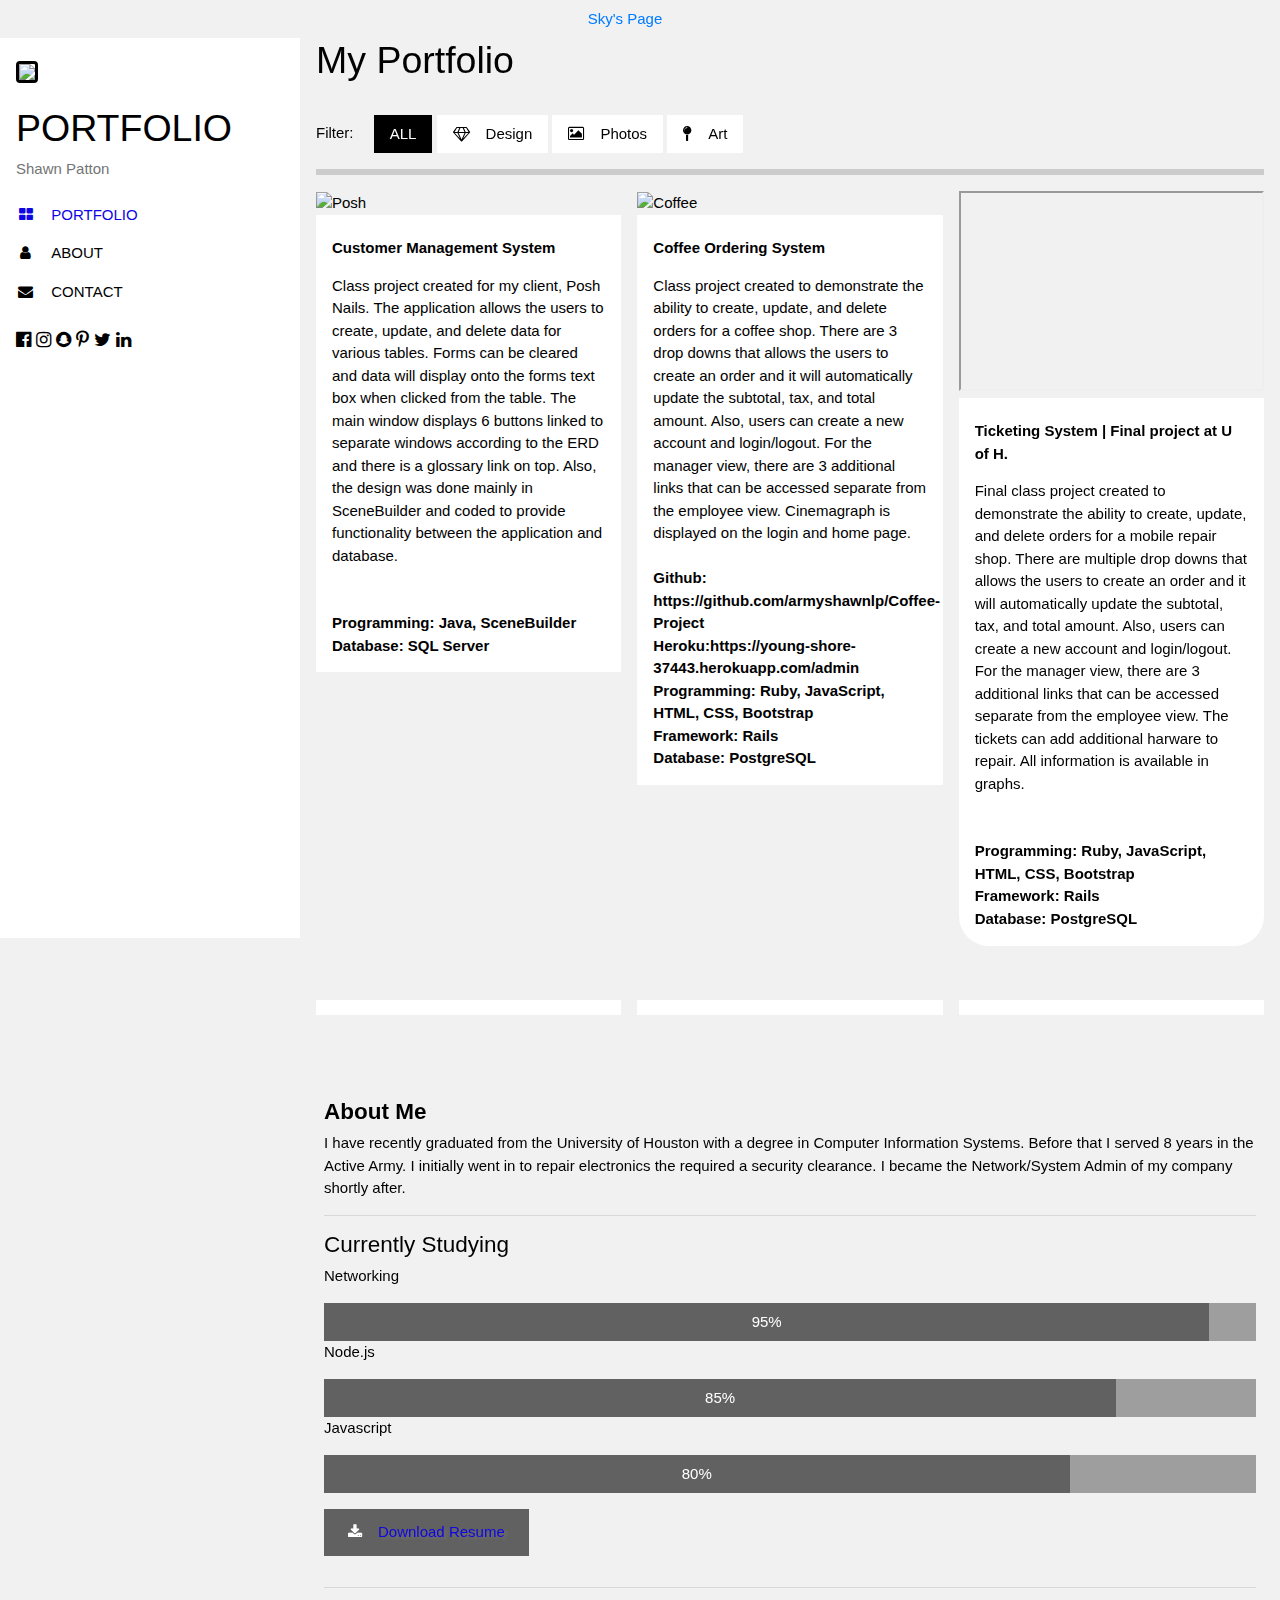
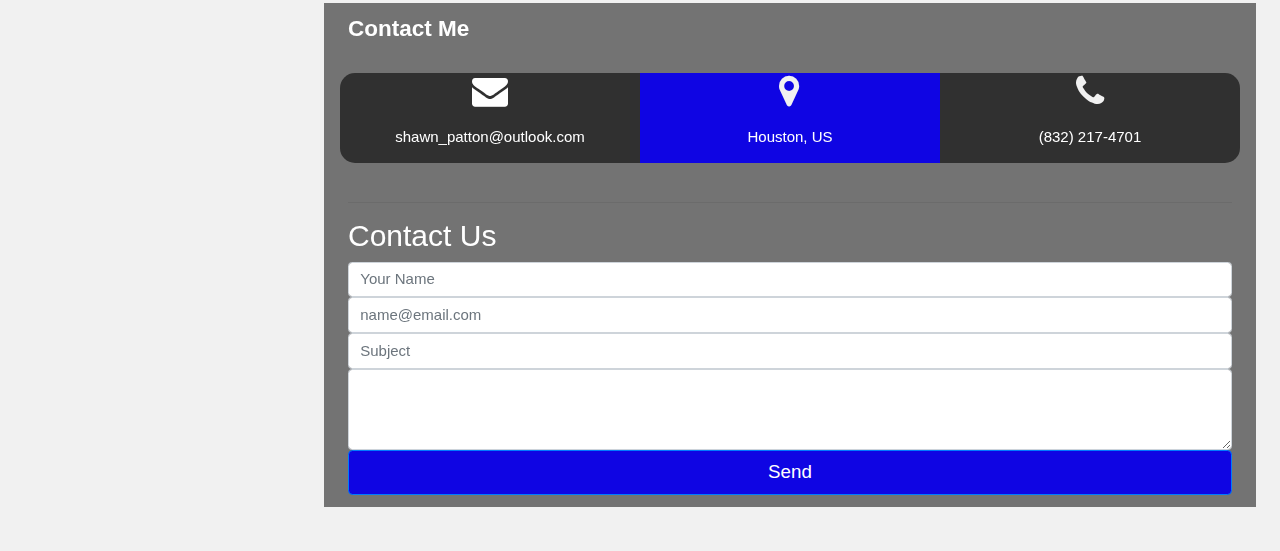
==== public/index.html @ 75355812 "Initial commit" ====
<!doctype html>
<html lang="en">
<head>
  <meta charset="utf-8">
  <meta name="viewport" content="width=device-width, initial-scale=1, shrink-to-fit=no">
  <meta name="theme-color" content="#000000">
  <!--
    manifest.json provides metadata used when your web app is added to the
    homescreen on Android. See https://developers.google.com/web/fundamentals/engage-and-retain/web-app-manifest/
  -->
  <link rel="manifest" href="%PUBLIC_URL%/manifest.json">
  <link rel="shortcut icon" href="%PUBLIC_URL%/favicon.ico">
  <!--
    Notice the use of %PUBLIC_URL% in the tags above.
    It will be replaced with the URL of the `public` folder during the build.
    Only files inside the `public` folder can be referenced from the HTML.

    Unlike "/favicon.ico" or "favicon.ico", "%PUBLIC_URL%/favicon.ico" will
    work correctly both with client-side routing and a non-root public URL.
    Learn how to configure a non-root public URL by running `npm run build`.
  -->
  <title>React App</title>
  
</head>
<body>
  <!--<div id="root"></div>-->

<!DOCTYPE html>
<html>
<title>Shawn Patton</title>
<meta charset="UTF-8">
<meta name="viewport" content="width=device-width, initial-scale=1">
<link rel="shortcut icon" type="image/x-icon" href="https://i.imgur.com/HqgOM5F.png" />
<link rel="stylesheet" href="https://www.w3schools.com/w3css/4/w3.css">
<link rel="stylesheet" href="https://fonts.googleapis.com/css?family=Raleway">
<link rel="stylesheet" href="https://cdnjs.cloudflare.com/ajax/libs/font-awesome/4.7.0/css/font-awesome.min.css">
<link rel="stylesheet" href="https://maxcdn.bootstrapcdn.com/bootstrap/4.0.0/css/bootstrap.min.css" integrity="sha384-Gn5384xqQ1aoWXA+058RXPxPg6fy4IWvTNh0E263XmFcJlSAwiGgFAW/dAiS6JXm" crossorigin="anonymous">
<link rel="stylesheet" href="css/shawn.css">

<!-- top menu -->
<ul class="nav justify-content-center">
  <li class="nav-item">
    <a class="nav-link active" href="https://www.skylarpatton.com">Sky's Page</a>
  </li>
 
  <li class="nav-item">
    <a class="nav-link" href="#!"></a>
  </li>
</ul>



<body class="w3-light-grey w3-content" style="max-width:1600px">

<!-- Sidebar/menu -->
<nav class="w3-sidebar w3-collapse w3-white w3-animate-left" style="z-index:3;width:300px;" id="mySidebar"><br>
  <div class="w3-container">
    <a href="#" onclick="w3_close()" class="w3-hide-large w3-right w3-jumbo w3-padding w3-hover-grey" title="close menu">
      <i class="fa fa-remove"></i>
    </a>
    <img src="https://i.imgur.com/pOM67gX.png?1" style="width:65%;border-style: solid;" class="w3-round"><br><br>
    
    	
<h1 class="title">PORTFOLIO</h1>
    <p class="w3-text-grey">Shawn Patton</p>
  </div>
  <div class="w3-bar-block">
    <a href="#portfolio" onclick="w3_close()" class="w3-bar-item w3-button w3-padding" style="color:#0F05E3;"><i class="fa fa-th-large fa-fw w3-margin-right"></i>PORTFOLIO</a> 
    <a href="#about" onclick="w3_close()" class="w3-bar-item w3-button w3-padding"><i class="fa fa-user fa-fw w3-margin-right"></i>ABOUT</a> 
    <a href="#contact" onclick="w3_close()" class="w3-bar-item w3-button w3-padding"><i class="fa fa-envelope fa-fw w3-margin-right"></i>CONTACT</a>
  </div>
  <div class="w3-panel w3-large">
    <i class="fa fa-facebook-official w3-hover-opacity"></i>
    <i class="fa fa-instagram w3-hover-opacity"></i>
    <i class="fa fa-snapchat w3-hover-opacity"></i>
    <i class="fa fa-pinterest-p w3-hover-opacity"></i>
    <i class="fa fa-twitter w3-hover-opacity"></i>
    <i class="fa fa-linkedin w3-hover-opacity"></i>
  </div>
</nav>

<!-- Overlay effect when opening sidebar on small screens -->
<div class="w3-overlay w3-hide-large w3-animate-opacity" onclick="w3_close()" style="cursor:pointer" title="close side menu" id="myOverlay"></div>

<!-- !PAGE CONTENT! -->
<div class="w3-main" style="margin-left:300px">

  <!-- Header -->
  
<svg xmlns="http://www.w3.org/2000/svg" version="1.1" style="display: block; height: 0; width: 0;">
    <defs>
        <filter id="goo">
            <feGaussianBlur in="SourceGraphic" stdDeviation="10" result="blur"></feGaussianBlur>
            <feColorMatrix in="blur" mode="matrix" values="1 0 0 0 0  0 1 0 0 0  0 0 1 0 0  0 0 0 18 -7" result="goo"></feColorMatrix>
            <feBlend in="SourceGraphic" in2="goo"></feBlend>
        </filter>
    </defs>
</svg>
  
  <header id="portfolio">
    <a href="#"><img src="" style="width:65px;" class="w3-circle w3-right w3-margin w3-hide-large w3-hover-opacity"></a>
    <span class="w3-button w3-hide-large w3-xxlarge w3-hover-text-grey" onclick="w3_open()"><i class="fa fa-bars"></i></span>
    <div class="w3-container">
  
    	
<h1 class="title">My Portfolio</h1>
    <div class="w3-section w3-bottombar w3-padding-16">
      <span class="w3-margin-right">Filter:</span> 
      <button class="w3-button w3-black">ALL</button>
      <button class="w3-button w3-white"><i class="fa fa-diamond w3-margin-right"></i>Design</button>
      <button class="w3-button w3-white w3-hide-small"><i class="fa fa-photo w3-margin-right"></i>Photos</button>
      <button class="w3-button w3-white w3-hide-small"><i class="fa fa-map-pin w3-margin-right"></i>Art</button>
    </div>
    </div>
  </header>
  
  <!-- First Photo Grid-->
  <div class="w3-row-padding">
    <div class="w3-third w3-container w3-margin-bottom" style="height: 770px">
        
        
        
      <img src="https://robert-william-tea.firebaseapp.com/assets/nails.JPG" alt="Posh" style="width:100%; height:200px" class="w3-hover-opacity">
      
      <div class="w3-container w3-white">
          <br>
        <p><b>Customer Management System</b></p>
        <p>Class project created for my client, Posh Nails. The application allows the users to create, update, and delete data for various tables. Forms can be cleared and data will display onto the forms text box when clicked from the table. The main window displays 6 buttons linked to separate windows according to the ERD and there is a glossary link on top. Also, the design was done mainly in SceneBuilder and coded to provide functionality between the application and database.
<b><br>
<br>
<br>
Programming: Java, SceneBuilder
<br>
Database: SQL Server
<br/></b></p>
      </div>
    </div>
    <div class="w3-third w3-container w3-margin-bottom" style="height: 770px">
      <img src="https://robert-william-tea.firebaseapp.com/assets/coffee.JPG" alt="Coffee" style="width:100%; height:200px" class="w3-hover-opaityc">
      
      <div class="w3-container w3-white">
          <br>
        <p><b>Coffee Ordering System</b></p>
        <p>Class project created to demonstrate the ability to create, update, and delete orders for a coffee shop. There are 3 drop downs that allows the users to create an order and it will automatically update the subtotal, tax, and total amount. Also, users can create a new account and login/logout. For the manager view, there are 3 additional links that can be accessed separate from the employee view. Cinemagraph is displayed on the login and home page.
<b><br>
<br>
Github: https://github.com/armyshawnlp/Coffee-Project
<br>
Heroku:https://young-shore-37443.herokuapp.com/admin
<br>
Programming: Ruby, JavaScript, HTML, CSS, Bootstrap
<br>
Framework: Rails
<br/></b><b>
Database: PostgreSQL
</b></p>
      </div>
    </div>
    <div class="w3-third w3-container w3-margin-bottom" style="height: 770px">
    
  <iframe class="embed-responsive-item w3-hover-opaityc" src="https://www.youtube.com/embed/bneypmK6l-M" allowfullscreen style="width:100%; height:200px"></iframe>

      <div class="w3-container w3-white" style="border-radius: 0px 0px 30px 30px;margin-top: 0px;">
          <br>
        <p><b>Ticketing System | Final project at U of H. </b></p>
        
        <p>Final class project created to demonstrate the ability to create, update, and delete orders for a mobile repair shop. There are multiple drop downs that allows the users to create an order and it will automatically update the subtotal, tax, and total amount. Also, users can create a new account and login/logout. For the manager view, there are 3 additional links that can be accessed separate from the employee view. The tickets can add additional harware to repair. All information is available in graphs.
<b><br>
<br>
<br>
Programming: Ruby, JavaScript, HTML, CSS, Bootstrap
<br>
Framework: Rails
<br/></b><b>
Database: PostgreSQL
</b></p>        
        
      </div>
    </div>
  </div>

  <!-- Second Photo Grid-->
  <div class="w3-row-padding">
    <div class="w3-third w3-container w3-margin-bottom">
      <img src="" alt="" style="width:100%" class="w3-hover-opacity">
      <div class="w3-container w3-white">
        <p><b></b></p>
        <p></p>
      </div>
    </div>
    <div class="w3-third w3-container w3-margin-bottom">
      <img src="" alt="" style="width:100%" class="w3-hover-opacity">
      <div class="w3-container w3-white">
        <p><b></b></p>
        <p></p>
      </div>
    </div>
    <div class="w3-third w3-container">
      <img src="" alt="" style="width:100%" class="w3-hover-opacity">
      <div class="w3-container w3-white">
        <p><b></b></p>
        <p></p>
      </div>
    </div>
  </div>

  <!-- Pagination
  <div class="w3-center w3-padding-32">
    <div class="w3-bar">
      <a href="#" class="w3-bar-item w3-button w3-hover-black">Â«</a>
      <a href="#" class="w3-bar-item w3-black w3-button">1</a>
      <a href="#" class="w3-bar-item w3-button w3-hover-black">2</a>
      <a href="#" class="w3-bar-item w3-button w3-hover-black">3</a>
      <a href="#" class="w3-bar-item w3-button w3-hover-black">4</a>
      <a href="#" class="w3-bar-item w3-button w3-hover-black">Â»</a>
    </div>
  </div>
 -->
  <!-- Images of Me -->

  <div class="w3-row-padding w3-padding-16" id="about">
    <div class="w3-col m6">
      <img src="" alt="" style="width:100%">
    </div>
    <div class="w3-col m6">
      <img src="https://i.imgur.com/egEhGac.jpg" alt="" style="width:50%">
    </div>
  </div>

  <div class="w3-container w3-padding-large" style="margin-bottom:32px">
    <h4><b>About Me</b></h4>
    <p>I have recently graduated from the University of Houston with a degree in Computer Information Systems. Before that I served 8 years in the Active Army. I initially went in to repair electronics the required a security clearance. I became the Network/System Admin of my company shortly after. </p>
    <hr>
    
    <h4>Currently Studying</h4>
    <!-- Progress bars / Skills -->
    <p>Networking</p>
    <div class="w3-grey">
      <div class="w3-container w3-dark-grey w3-padding w3-center" style="width:95%">95%</div>
    </div>
    <p>Node.js</p>
    <div class="w3-grey">
      <div class="w3-container w3-dark-grey w3-padding w3-center" style="width:85%">85%</div>
    </div>
    <p>Javascript</p>
    <div class="w3-grey">
      <div class="w3-container w3-dark-grey w3-padding w3-center" style="width:80%">80%</div>
    </div>
    <p>
      <button class="w3-button w3-dark-grey w3-padding-large w3-margin-top w3-margin-bottom">
        <i class="fa fa-download w3-margin-right"></i><a href="shawn patton.docx" download="Shawn Patton Resume" style="color:#0F05E3;text-shadow: 3px 2px 3px #737373">Download Resume</a>
      </button>
      
    </p>
    <hr>
   <!--
    <h4>How much I charge</h4>
    Pricing Tables 
    <div class="w3-row-padding" style="margin:0 -16px">
      <div class="w3-third w3-margin-bottom">
        <ul class="w3-ul w3-border w3-white w3-center w3-opacity w3-hover-opacity-off">
          <li class="w3-black w3-xlarge w3-padding-32">Basic</li>
          <li class="w3-padding-16">Web Design</li>
          <li class="w3-padding-16">Photography</li>
          <li class="w3-padding-16">1GB Storage</li>
          <li class="w3-padding-16">Mail Support</li>
          <li class="w3-padding-16">
            <h2>$ 10</h2>
            <span class="w3-opacity">per month</span>
          </li>
          <li class="w3-light-grey w3-padding-24">
            <button class="w3-button w3-teal w3-padding-large w3-hover-black">Sign Up</button>
          </li>
        </ul>
      </div>
      
      <div class="w3-third w3-margin-bottom">
        <ul class="w3-ul w3-border w3-white w3-center w3-opacity w3-hover-opacity-off">
          <li class="w3-teal w3-xlarge w3-padding-32">Pro</li>
          <li class="w3-padding-16">Web Design</li>
          <li class="w3-padding-16">Photography</li>
          <li class="w3-padding-16">50GB Storage</li>
          <li class="w3-padding-16">Endless Support</li>
          <li class="w3-padding-16">
            <h2>$ 25</h2>
            <span class="w3-opacity">per month</span>
          </li>
          <li class="w3-light-grey w3-padding-24">
            <button class="w3-button w3-teal w3-padding-large w3-hover-black">Sign Up</button>
          </li>
        </ul>
      </div>
      
      <div class="w3-third">
        <ul class="w3-ul w3-border w3-white w3-center w3-opacity w3-hover-opacity-off">
          <li class="w3-black w3-xlarge w3-padding-32">Premium</li>
          <li class="w3-padding-16">Web Design</li>
          <li class="w3-padding-16">Photography</li>
          <li class="w3-padding-16">Unlimited Storage</li>
          <li class="w3-padding-16">Endless Support</li>
          <li class="w3-padding-16">
            <h2>$ 25</h2>
            <span class="w3-opacity">per month</span>
          </li>
          <li class="w3-light-grey w3-padding-24">
            <button class="w3-button w3-teal w3-padding-large w3-hover-black">Sign Up</button>
          </li>
        </ul>
      </div>
    </div>
  </div>
  -->
  <!-- Contact Section -->
  <div class="w3-container w3-padding-large" style="background-color:#737373">
    <h4 id="contact" style="color:white"><b>Contact Me</b></h4>
    <div class="w3-row-padding w3-center w3-padding-24" style="margin:0 -16px">
      <div class="w3-third" style="background-color:#303030;border-radius: 15px 0px 0px 15px;">
        <p><i class="fa fa-envelope w3-xxlarge" style="color:white"></i></p>
        <p style="color:white">shawn_patton@outlook.com</p>
      </div>
      <div class="w3-third" style="background:#0F05E3;border-radius: 0px;">
        <p><i class="fa fa-map-marker w3-xxlarge w3-text-light-grey"></i></p>
        <p style="color:white">Houston, US</p>
      </div>
      <div class="w3-third" style="background-color:#303030;border-radius: 0px 15px 15px 0px;">
        <p><i class="fa fa-phone w3-xxlarge w3-text-light-grey"></i></p>
        <p style="color:white">(832) 217-4701</p>
      </div>
    </div>
    
       <hr class="w3-opacity">
      <form class="form-contact" action="contactform.php" method="POST">
        <h2 class="form-contact-heading" style="color:white">Contact Us</h2>
        <label for="txt" class="sr-only">Name</label>
        	<input type="name" name="name" id="inputName" class="form-control" placeholder="Your Name" required>
        <label for="txt" class="sr-only">E-Mail</label>
        	<input type="email" name="mail" id="inputEmail" class="form-control" placeholder="name@email.com" required>
        	  <label for="txt" class="sr-only">Subject</label>
        	<input type="txt" name="subject" class="form-control" placeholder="Subject" required>
              <label for="inputMessage" class="sr-only">Message</label>
    		<textarea class="form-control" id="inputMessage" rows="3"></textarea>
        <button class="btn btn-lg btn-primary btn-block" type="submit" style="background-color:#0F05E3;">Send</button>
      </form>
      </div>
    
    
    
    
  <!--   
    
    <hr class="w3-opacity">
    <form action="form_to_email.php" target="_blank">
      <div class="w3-section">
        <label>Name</label>
        <input class="w3-input w3-border" type="text" name="name" required>
      </div>
      <div class="w3-section">
        <label>Email</label>
        <input class="w3-input w3-border" type="text" name="email" required>
      </div>
      <div class="w3-section">
        <label>Message</label>
        <input class="w3-input w3-border" type="text" name="message" required>
      </div>
      <button type="submit" class="w3-button w3-black w3-margin-bottom"><i class="fa fa-paper-plane w3-margin-right"></i>Send Message</button>
    </form>
  </div>
  -->
  <!-- Footer 
  <footer class="w3-container w3-padding-32 w3-dark-grey">
  <div class="w3-row-padding">
    <div class="w3-third">
      <h3>FOOTER</h3>
      <p>Praesent tincidunt sed tellus ut rutrum. Sed vitae justo condimentum, porta lectus vitae, ultricies congue gravida diam non fringilla.</p>
      <p>Powered by <a href="https://www.w3schools.com/w3css/default.asp" target="_blank">w3.css</a></p>
    </div>
  
    <div class="w3-third">
      <h3>BLOG POSTS</h3>
      <ul class="w3-ul w3-hoverable">
        <li class="w3-padding-16">
          <img src="" class="w3-left w3-margin-right" style="width:50px">
          <span class="w3-large">Lorem</span><br>
          <span>Sed mattis nunc</span>
        </li>
        <li class="w3-padding-16">
          <img src="" class="w3-left w3-margin-right" style="width:50px">
          <span class="w3-large">Ipsum</span><br>
          <span>Praes tinci sed</span>
        </li> 
      </ul>
    </div>

    <div class="w3-third">
      <h3>POPULAR TAGS</h3>
      <p>
        <span class="w3-tag w3-black w3-margin-bottom">Travel</span> <span class="w3-tag w3-grey w3-small w3-margin-bottom">New York</span> <span class="w3-tag w3-grey w3-small w3-margin-bottom">London</span>
        <span class="w3-tag w3-grey w3-small w3-margin-bottom">IKEA</span> <span class="w3-tag w3-grey w3-small w3-margin-bottom">NORWAY</span> <span class="w3-tag w3-grey w3-small w3-margin-bottom">DIY</span>
        <span class="w3-tag w3-grey w3-small w3-margin-bottom">Ideas</span> <span class="w3-tag w3-grey w3-small w3-margin-bottom">Baby</span> <span class="w3-tag w3-grey w3-small w3-margin-bottom">Family</span>
        <span class="w3-tag w3-grey w3-small w3-margin-bottom">News</span> <span class="w3-tag w3-grey w3-small w3-margin-bottom">Clothing</span> <span class="w3-tag w3-grey w3-small w3-margin-bottom">Shopping</span>
        <span class="w3-tag w3-grey w3-small w3-margin-bottom">Sports</span> <span class="w3-tag w3-grey w3-small w3-margin-bottom">Games</span>
      </p>
    </div>

  </div>
  </footer>
  
  <div class="w3-black w3-center w3-padding-24">Powered by <a href="https://www.w3schools.com/w3css/default.asp" title="W3.CSS" target="_blank" class="w3-hover-opacity">w3.css</a></div>
-->
<!-- End page content -->
</div>
</div>
<script>
// Script to open and close sidebar
function w3_open() {
    document.getElementById("mySidebar").style.display = "block";
    document.getElementById("myOverlay").style.display = "block";
}
 
function w3_close() {
    document.getElementById("mySidebar").style.display = "none";
    document.getElementById("myOverlay").style.display = "none";
}
</script>
</body>
</html>
  <!--
    This HTML file is a template.
    If you open it directly in the browser, you will see an empty page.

    You can add webfonts, meta tags, or analytics to this file.
    The build step will place the bundled scripts into the <body> tag.

    To begin the development, run `npm start` or `yarn start`.
    To create a production bundle, use `npm run build` or `yarn build`.
  -->
</body>
</html>
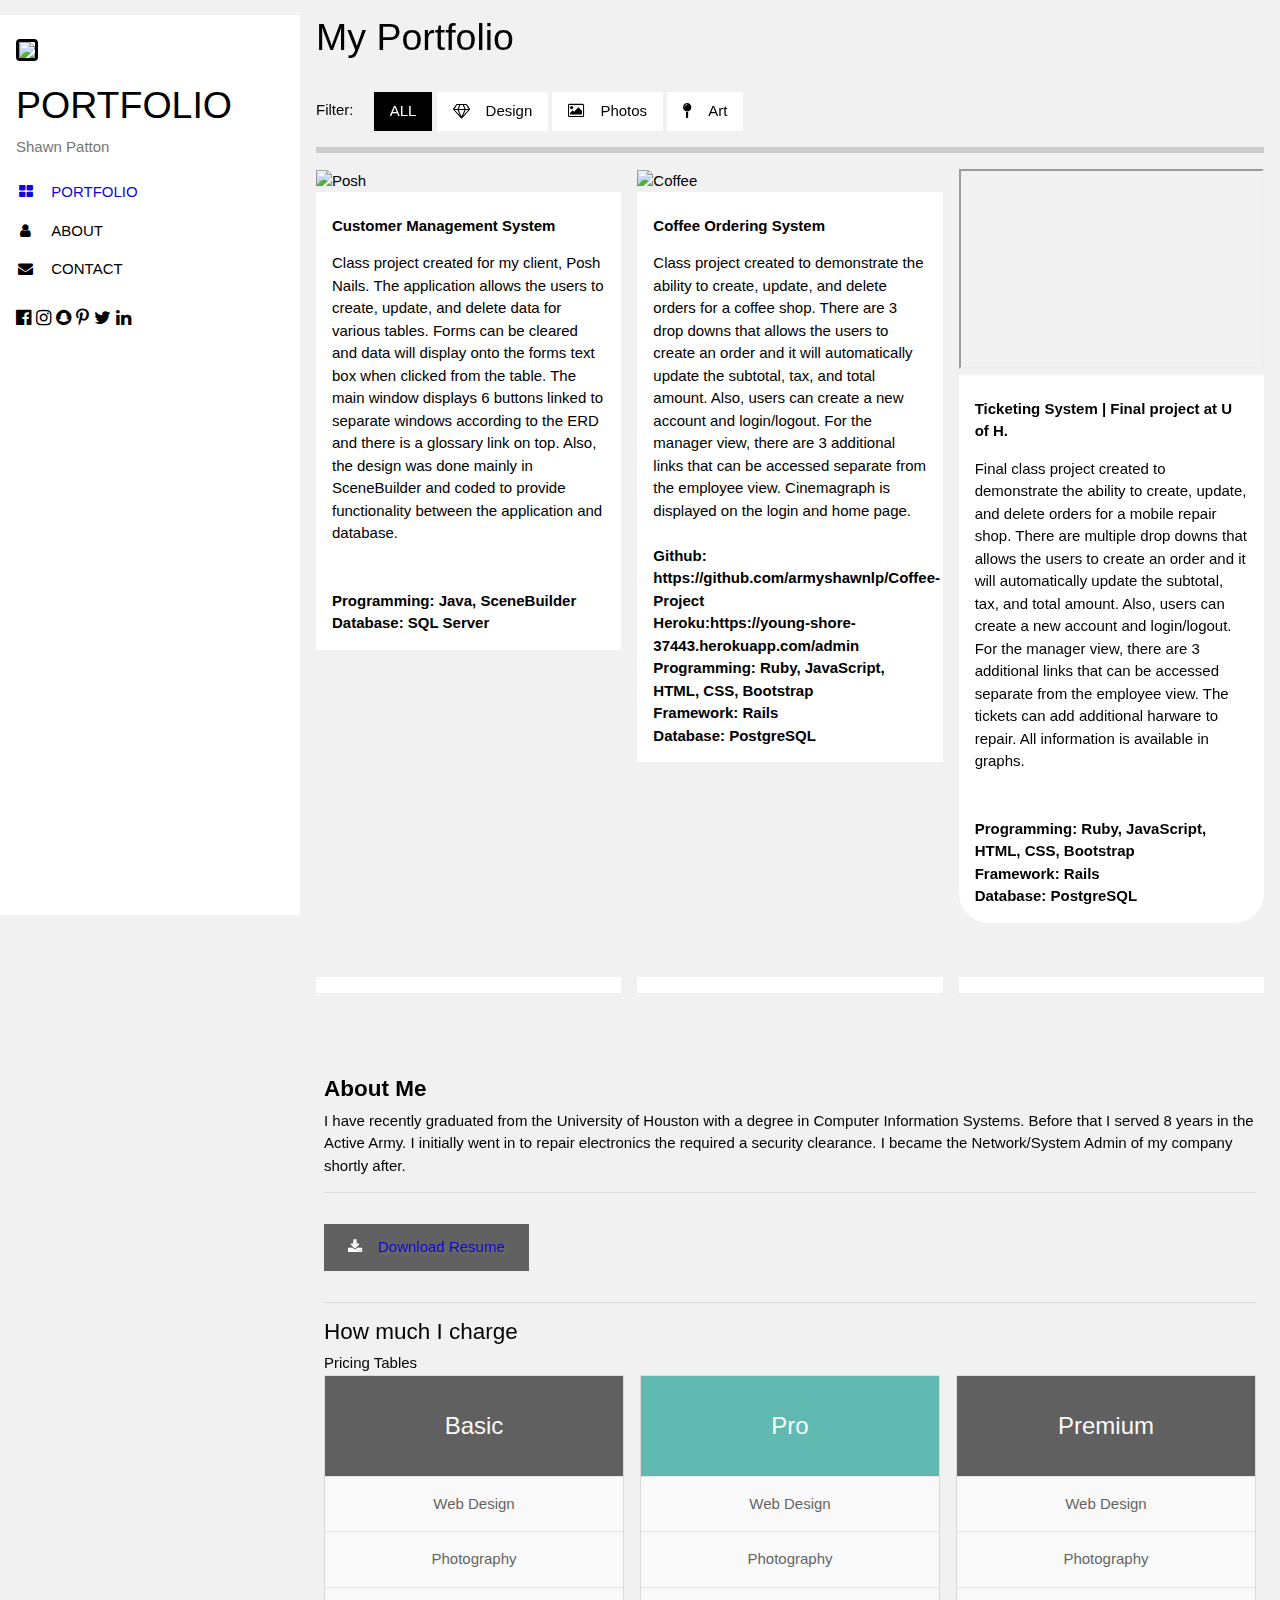
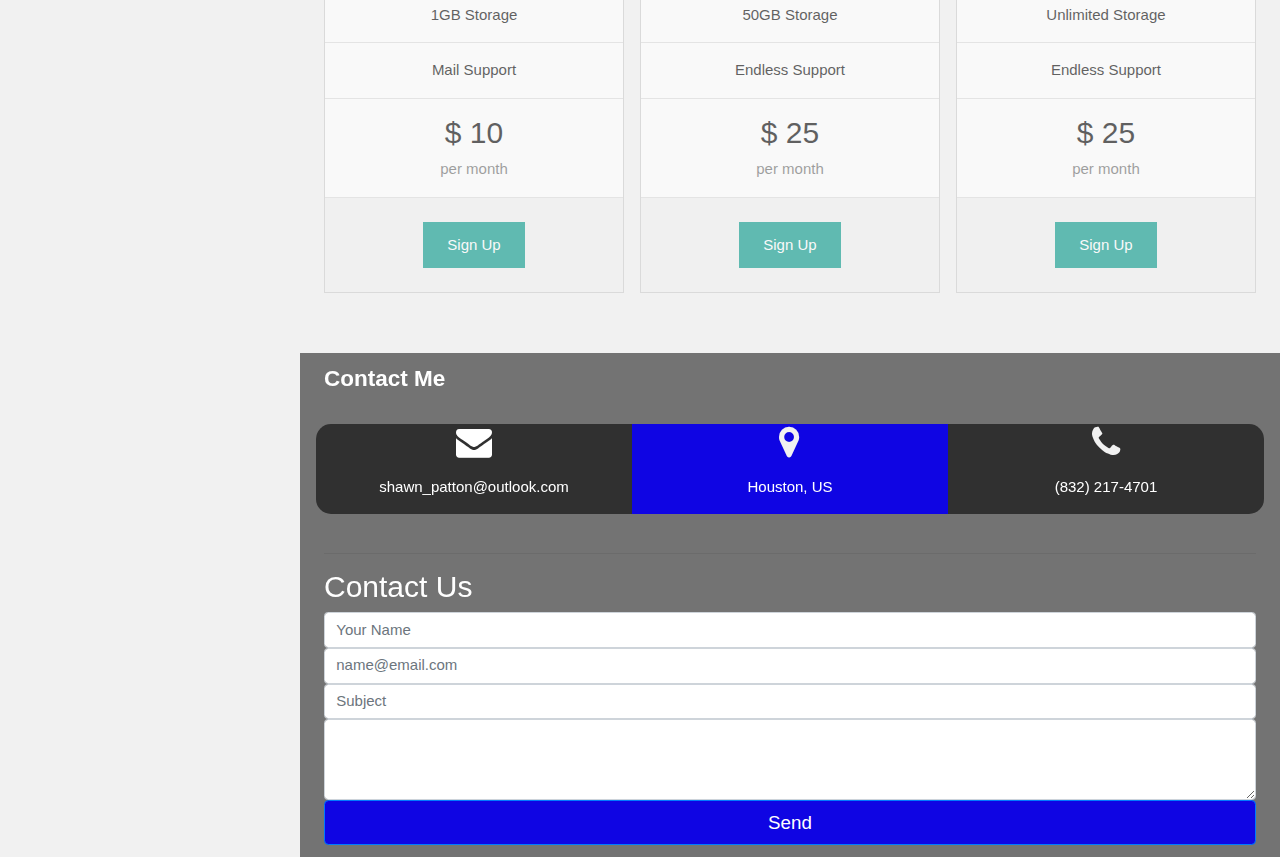
==== commit c5ef97b2: "pricing table" ====
--- a/public/index.html
+++ b/public/index.html
@@ -1,46 +1,40 @@
-<!doctype html>
-<html lang="en">
-<head>
-  <meta charset="utf-8">
-  <meta name="viewport" content="width=device-width, initial-scale=1, shrink-to-fit=no">
-  <meta name="theme-color" content="#000000">
-  <!--
-    manifest.json provides metadata used when your web app is added to the
-    homescreen on Android. See https://developers.google.com/web/fundamentals/engage-and-retain/web-app-manifest/
-  -->
-  <link rel="manifest" href="%PUBLIC_URL%/manifest.json">
-  <link rel="shortcut icon" href="%PUBLIC_URL%/favicon.ico">
-  <!--
-    Notice the use of %PUBLIC_URL% in the tags above.
-    It will be replaced with the URL of the `public` folder during the build.
-    Only files inside the `public` folder can be referenced from the HTML.
-
-    Unlike "/favicon.ico" or "favicon.ico", "%PUBLIC_URL%/favicon.ico" will
-    work correctly both with client-side routing and a non-root public URL.
-    Learn how to configure a non-root public URL by running `npm run build`.
-  -->
-  <title>React App</title>
-  
-</head>
-<body>
-  <!--<div id="root"></div>-->
-
-<!DOCTYPE html>
-<html>
-<title>Shawn Patton</title>
-<meta charset="UTF-8">
-<meta name="viewport" content="width=device-width, initial-scale=1">
-<link rel="shortcut icon" type="image/x-icon" href="https://i.imgur.com/HqgOM5F.png" />
+<!doctype html>
+<html lang="en">
+<head>
+  <meta charset="utf-8">
+  <meta name="viewport" content="width=device-width, initial-scale=1, shrink-to-fit=no">
+  <meta name="theme-color" content="#000000">
+  <!--
+    manifest.json provides metadata used when your web app is added to the
+    homescreen on Android. See https://developers.google.com/web/fundamentals/engage-and-retain/web-app-manifest/
+  -->
+  <link rel="manifest" href="%PUBLIC_URL%/manifest.json">
+  <link rel="shortcut icon" type="image/x-icon" href="https://i.imgur.com/HqgOM5F.png" />
 <link rel="stylesheet" href="https://www.w3schools.com/w3css/4/w3.css">
 <link rel="stylesheet" href="https://fonts.googleapis.com/css?family=Raleway">
 <link rel="stylesheet" href="https://cdnjs.cloudflare.com/ajax/libs/font-awesome/4.7.0/css/font-awesome.min.css">
 <link rel="stylesheet" href="https://maxcdn.bootstrapcdn.com/bootstrap/4.0.0/css/bootstrap.min.css" integrity="sha384-Gn5384xqQ1aoWXA+058RXPxPg6fy4IWvTNh0E263XmFcJlSAwiGgFAW/dAiS6JXm" crossorigin="anonymous">
-<link rel="stylesheet" href="css/shawn.css">
+<link rel="stylesheet" href="%PUBLIC_URL%/shawn.css">
+  <!--
+    Notice the use of %PUBLIC_URL% in the tags above.
+    It will be replaced with the URL of the `public` folder during the build.
+    Only files inside the `public` folder can be referenced from the HTML.
+
+    Unlike "/favicon.ico" or "favicon.ico", "%PUBLIC_URL%/favicon.ico" will
+    work correctly both with client-side routing and a non-root public URL.
+    Learn how to configure a non-root public URL by running `npm run build`.
+  -->
+  <title>Space City Sites</title>
+  
+</head>
+<body>
+  <!--<div id="root"></div>-->
+
 
 <!-- top menu -->
 <ul class="nav justify-content-center">
   <li class="nav-item">
-    <a class="nav-link active" href="https://www.skylarpatton.com">Sky's Page</a>
+    <a class="nav-link active" href="#!"></a>
   </li>
  
   <li class="nav-item">
@@ -232,20 +226,6 @@
     <p>I have recently graduated from the University of Houston with a degree in Computer Information Systems. Before that I served 8 years in the Active Army. I initially went in to repair electronics the required a security clearance. I became the Network/System Admin of my company shortly after. </p>
     <hr>
     
-    <h4>Currently Studying</h4>
-    <!-- Progress bars / Skills -->
-    <p>Networking</p>
-    <div class="w3-grey">
-      <div class="w3-container w3-dark-grey w3-padding w3-center" style="width:95%">95%</div>
-    </div>
-    <p>Node.js</p>
-    <div class="w3-grey">
-      <div class="w3-container w3-dark-grey w3-padding w3-center" style="width:85%">85%</div>
-    </div>
-    <p>Javascript</p>
-    <div class="w3-grey">
-      <div class="w3-container w3-dark-grey w3-padding w3-center" style="width:80%">80%</div>
-    </div>
     <p>
       <button class="w3-button w3-dark-grey w3-padding-large w3-margin-top w3-margin-bottom">
         <i class="fa fa-download w3-margin-right"></i><a href="shawn patton.docx" download="Shawn Patton Resume" style="color:#0F05E3;text-shadow: 3px 2px 3px #737373">Download Resume</a>
@@ -253,7 +233,7 @@
       
     </p>
     <hr>
-   <!--
+   
     <h4>How much I charge</h4>
     Pricing Tables 
     <div class="w3-row-padding" style="margin:0 -16px">
@@ -309,7 +289,7 @@
       </div>
     </div>
   </div>
-  -->
+ 
   <!-- Contact Section -->
   <div class="w3-container w3-padding-large" style="background-color:#737373">
     <h4 id="contact" style="color:white"><b>Contact Me</b></h4>
@@ -423,16 +403,16 @@
 }
 </script>
 </body>
-</html>
-  <!--
-    This HTML file is a template.
-    If you open it directly in the browser, you will see an empty page.
-
-    You can add webfonts, meta tags, or analytics to this file.
-    The build step will place the bundled scripts into the <body> tag.
-
-    To begin the development, run `npm start` or `yarn start`.
-    To create a production bundle, use `npm run build` or `yarn build`.
-  -->
-</body>
-</html>
+</html>
+  <!--
+    This HTML file is a template.
+    If you open it directly in the browser, you will see an empty page.
+
+    You can add webfonts, meta tags, or analytics to this file.
+    The build step will place the bundled scripts into the <body> tag.
+
+    To begin the development, run `npm start` or `yarn start`.
+    To create a production bundle, use `npm run build` or `yarn build`.
+  -->
+</body>
+</html>
